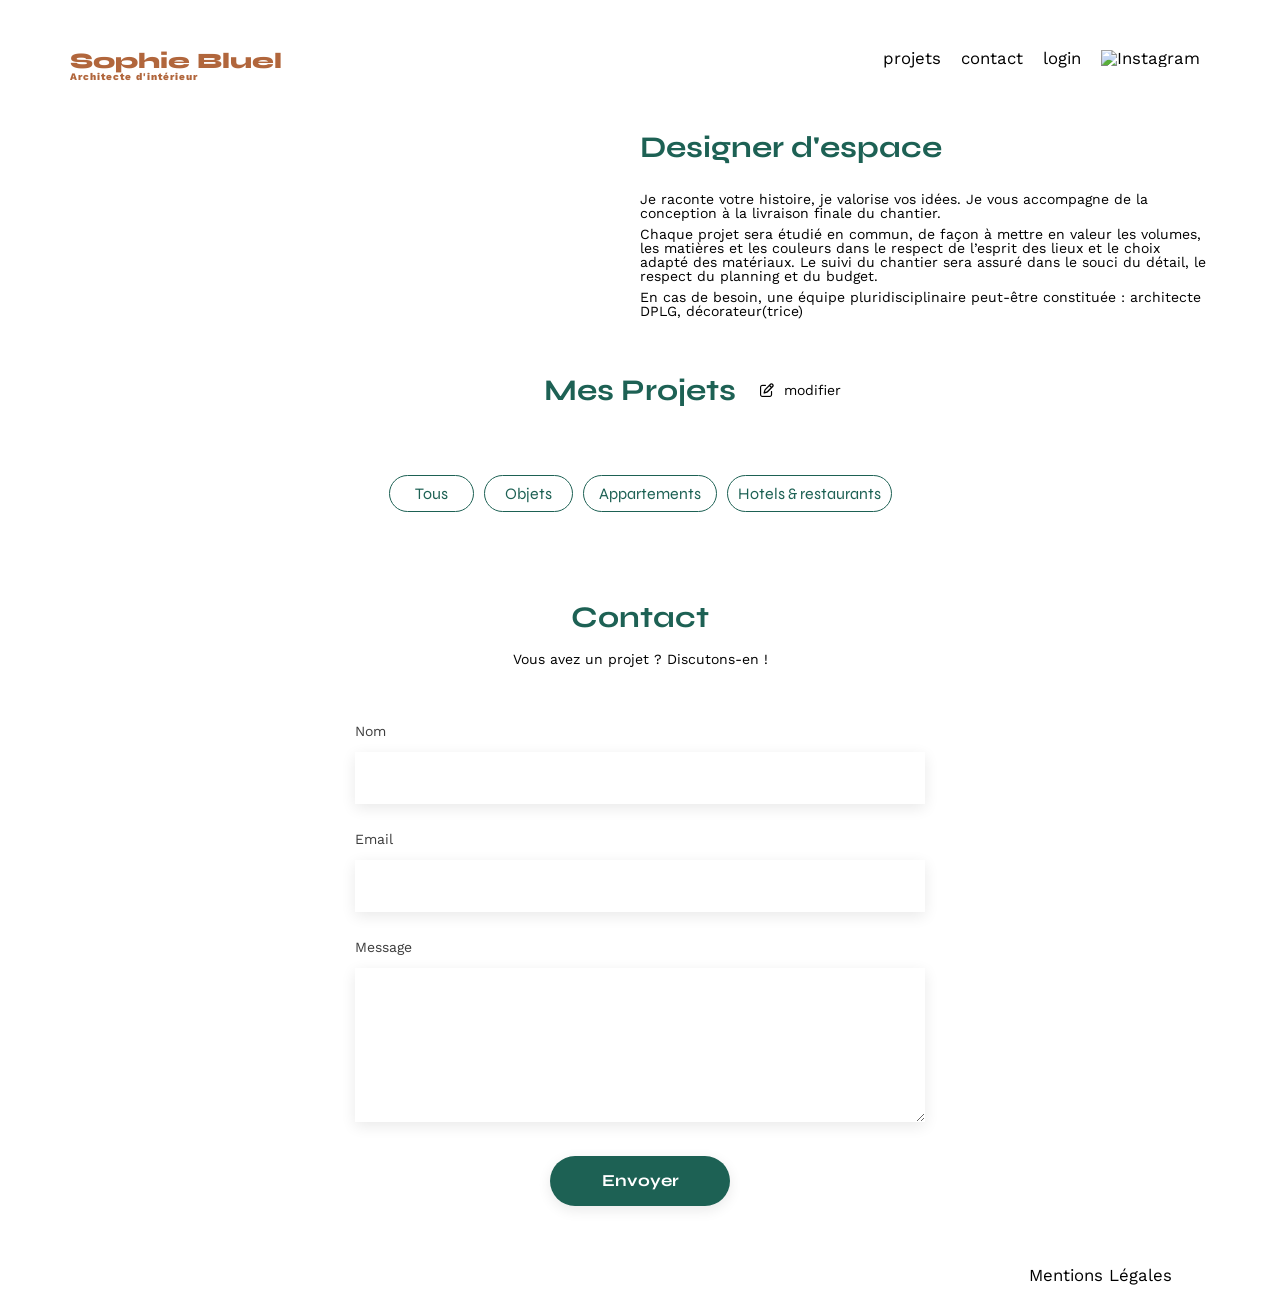
==== FrontEnd/index.html @ 56ea203a "Ajout du CSS + JS pour la modale galerie photo" ====
<!DOCTYPE html>
<html lang="fr">
<head>
	<meta charset="UTF-8">
	<title>Sophie Bluel - Architecte d'intérieur</title>
	<meta name="viewport" content="width=device-width, initial-scale=1.0">
	<link rel="preconnect" href="https://fonts.googleapis.com">
	<link rel="preconnect" href="https://fonts.gstatic.com" crossorigin>
	<link href="https://fonts.googleapis.com/css2?family=Syne:wght@700;800&family=Work+Sans&display=swap" rel="stylesheet">
	<meta name="description" content="">
	<link rel="stylesheet" href="./assets/style.css">
	<link rel="stylesheet" href="https://cdnjs.cloudflare.com/ajax/libs/font-awesome/6.2.1/css/all.min.css"
		integrity="sha512-MV7K8+y+gLIBoVD59lQIYicR65iaqukzvf/nwasF0nqhPay5w/9lJmVM2hMDcnK1OnMGCdVK+iQrJ7lzPJQd1w=="
		crossorigin="anonymous" referrerpolicy="no-referrer" />
</head>
<body>
<header>
	<h1>Sophie Bluel <span>Architecte d'intérieur</span></h1>
	<nav>
		<ul>
			<li>projets</li>
			<li>contact</li>
			<li><a href="connexion.html" class="login">login</a></li>
			<li><img src="./assets/icons/instagram.png" alt="Instagram"></li>
		</ul>
	</nav>
</header>
<main>
	<section id="introduction">
		<figure>
			<img src="./assets/images/sophie-bluel.png" alt="">
		</figure>
		<article>
			<h2>Designer d'espace</h2>
			<p>Je raconte votre histoire, je valorise vos idées. Je vous accompagne de la conception à la livraison finale du chantier.</p>
			<p>Chaque projet sera étudié en commun, de façon à mettre en valeur les volumes, les matières et les couleurs dans le respect de l’esprit des lieux et le choix adapté des matériaux. Le suivi du chantier sera assuré dans le souci du détail, le respect du planning et du budget.</p>
			<p>En cas de besoin, une équipe pluridisciplinaire peut-être constituée : architecte DPLG, décorateur(trice)</p>
		</article>
	</section>
	<section id="portfolio">
		<div class="projets">
			<h2>Mes Projets</h2>
			<button class="btn-modifier">
			<i class="fa-regular fa-pen-to-square"></i>modifier</button>
		</div>
		<div class="filtres">
			<button class="btn-tous">Tous</button>
			<button class="btn-objets">Objets</button>
			<button class="btn-appartements">Appartements</button>
			<button class="btn-hotelsRestaurants">Hotels & restaurants</button>
		</div>
		<div class="gallery">
			<!-- Contenu dynamique avec script.js -->
		</div>
	</section>
	<section id="contact">
		<h2>Contact</h2>
		<p>Vous avez un projet ? Discutons-en !</p>
		<form action="#" method="post">
			<label for="name">Nom</label>
			<input type="text" name="name" id="name">
			<label for="email">Email</label>
			<input type="email" name="email" id="email">
			<label for="message">Message</label>
			<textarea name="message" id="message" cols="30" rows="10"></textarea>
			<input type="submit" value="Envoyer">
		</form>
	</section>
</main>

<footer>
	<nav>
		<ul>
			<li>Mentions Légales</li>
		</ul>
	</nav>
</footer>
	<div class="modal-container" id="modal-container">
    	<div class="modal" id="modal">
      		<button class="close-btn" id="closeModal">&times;</button>
      		<h2>Galerie photo</h2>
			<div class="gallery-modal"></div>
			<div class="barre"></div>
			<button class="add-photo-btn">Ajouter une photo</button>
    	</div>
  	</div>
<script src="script.js"></script>
<script src="login.js"></script>
</body>
</html>
---- FrontEnd/assets/style.css ----
/* http://meyerweb.com/eric/tools/css/reset/
   v2.0 | 20110126
   License: none (public domain)
*/

html, body, div, span, applet, object, iframe,
h1, h2, h3, h4, h5, h6, p, blockquote, pre,
a, abbr, acronym, address, big, cite, code,
del, dfn, em, img, ins, kbd, q, s, samp,
small, strike, strong, sub, sup, tt, var,
b, u, i, center,
dl, dt, dd, ol, ul, li,
fieldset, form, label, legend,
table, caption, tbody, tfoot, thead, tr, th, td,
article, aside, canvas, details, embed,
figure, figcaption, footer, header, hgroup,
menu, nav, output, ruby, section, summary,
time, mark, audio, video {
	margin: 0;
	padding: 0;
	border: 0;
	font-size: 100%;
	font: inherit;
	vertical-align: baseline;
}
/* HTML5 display-role reset for older browsers */
article, aside, details, figcaption, figure,
footer, header, hgroup, menu, nav, section {
	display: block;
}
body {
	line-height: 1;
}
ol, ul {
	list-style: none;
}
blockquote, q {
	quotes: none;
}
blockquote:before, blockquote:after,
q:before, q:after {
	content: '';
	content: none;
}
table {
	border-collapse: collapse;
	border-spacing: 0;
}
/** end reset css**/
body {
	max-width: 1140px;
	margin:auto;
	font-family: 'Work Sans' ;
	font-size: 14px;
}
header {
	display: flex;
	justify-content: space-between;
	margin: 50px 0
}
section {
	margin: 50px 0
}

h1{
	display: flex;
	flex-direction: column;
	font-family: 'Syne';
	font-size: 22px;
	font-weight: 800;
	color: #B1663C
}

h1 > span {
	font-family: 'Work Sans';
	font-size:10px;
	letter-spacing: 0.1em;
;
}

h2{
	font-family: 'Syne';
	font-weight: 700;
	font-size: 30px;
	color: #1D6154
}
nav ul {
	display: flex;
	align-items: center;
	list-style-type: none;

}
nav li {
	padding: 0 10px;
	font-size: 1.2em;
}

li:hover {
	color: #B1663C;
}
#introduction {
	display: flex;
	align-items: center;
}
#introduction figure {
	flex: 1
}
#introduction img {
	display: block;
	margin: auto;
	width: 80%;
}

#introduction article {
	flex: 1
}
#introduction h2 {
	margin-bottom: 1em;
}

#introduction p {
	margin-bottom: 0.5em;
}
#portfolio h2 {
	text-align: center;
	margin-bottom: 1em;
}
.gallery {
	width: 100%;
	display: grid;
	grid-template-columns: 1fr 1fr 1fr;
	grid-column-gap: 20px;
	grid-row-gap: 20px;
}

.gallery img {
	width: 100%;

}
#contact, .form {
	width: 50%;
	margin: auto;
}
#contact > * {
	text-align: center;

}
#contact h2{
	margin-bottom: 20px;
}
#contact form, form {
	text-align: left;
	margin-top:30px;
	display: flex;
	flex-direction: column;
}

#contact input, form input {
	height: 50px;
	font-size: 1.2em;
	border: none;
	box-shadow: 0px 4px 14px rgba(0, 0, 0, 0.09);
}
#contact label {
	margin: 2em 0 1em 0;
}
#contact textarea {
	border: none;
	box-shadow: 0px 4px 14px rgba(0, 0, 0, 0.09);
}

input[type="submit"]{
	font-family: 'Syne';
	font-weight: 700;
	color: white;
	background-color: #1D6154;
	margin : 2em auto ;
	width: 180px;
	text-align: center;
	border-radius: 60px ;
}

footer nav ul {
	display: flex;
	justify-content: flex-end;
	margin: 2em
}

.filtres {
	display: flex;
	gap: 10px;
	justify-content: center;
	margin-bottom: 40px;
}

.btn-tous, .btn-appartements, .btn-hotelsRestaurants, .btn-objets {
	font-family: 'Syne';
	font-size: 16px;
	color: #1D6154;
	background-color: white;
	border: 1px solid #1D6154;
	border-radius: 60px;
}

.btn-tous {
	padding: 8px 25px;
}

.btn-objets {
	padding: 8px 20px;
}

.btn-appartements {
	padding: 8px 15px;
}

.btn-hotelsRestaurants {
	padding: 8px 10px;
}

.btn-tous:hover, .btn-appartements:hover, .btn-hotelsRestaurants:hover, .btn-objets:hover {
	background-color: #1D6154;
	color: white;
}

.btn-tous.active, .btn-appartements.active, .btn-hotelsRestaurants.active, .btn-objets.active {
	background-color: #1D6154;
	color: white;
}

form label {
	margin: 2em 0 1em 0;
	color: #3d3d3d;
}

form a {
	color: #1D6154;
}

#logIn, #pwdForgot {
	text-align: center;
}

.login {
	text-decoration: none;
	color: #000000;
}

.projets {
	display: flex;
	justify-content: center;
	margin: 40px 0;
	position: relative;
}

.btn-modifier {
	align-items: center;
	gap: 10px;
	background-color: transparent;
	border: none;
	color: #000000;
	font-size: 14px;
	font-family: 'Work Sans';
	position: absolute;
	top: 10%;
	left: 60%;
	display: flex;
}

.btn-modifier:hover {
	font-weight: 700;
}

.modal-container {
	position: fixed;
	display: none;
	top: 0;
	left: 0;
	width: 100%;
	height: 100%;
	background-color: rgba(0, 0, 0, 0.3);
	border-radius: 10px;
}

.modal-container.show {
  display: flex;
}

.modal {
	position: relative;
	animation: animatetop 0.4s;
	margin: auto;
	background-color: #fff;
	padding: 1.5em;
	outline: 0;
	width: 600px;
	box-shadow: 0 4px 10px 0 rgba(0, 0, 0, 0.2), 0 4px 20px 0 rgba(0, 0, 0, 0.19);
	border-radius: 10px;
}

@keyframes animatetop {
	from {
		top: -300px;
		opacity: 0;
	}
	to {
		top: 0;
		opacity: 1;
	}
}

.modal h2 {
	text-align: center;
  	font-size: 26px;
  	font-weight: 400;
  	margin-bottom: 25px;
	font-family: 'Work Sans';
	color: #000000;
	padding-top: 25px;
}

.close-btn {
	position: absolute;
  	top: 5px;
  	right: 20px;
  	background: none;
  	border: none;
  	font-size: 22px;
  	cursor: pointer;
  	color: #333;
}

.add-photo-btn {
	display: block;
  	margin: 0 auto;
  	background-color: #1D6154;
  	color: white;
  	border: none;
  	border-radius: 60px;
  	padding: 10px 25px;
  	font-size: 14px;
  	font-family: 'Syne';
	width: 237px;
}

.gallery-modal img {
	width: 100%;
	height: 102px;
}

.gallery-modal {
	display: flex;
	flex-wrap: wrap;
	gap: 5px;
	padding: 10px 98px;
}

.delete-btn {
  	position: absolute;
  	top: 5px;
  	right: 5px;
  	background: rgba(0, 0, 0, 0.6);
  	border: none;
  	color: white;
  	border-radius: 4px;
  	padding: 5px;
  	font-size: 14px;
}

.barre {
	border: 1px solid #B3B3B3;
	margin: 50px;
}
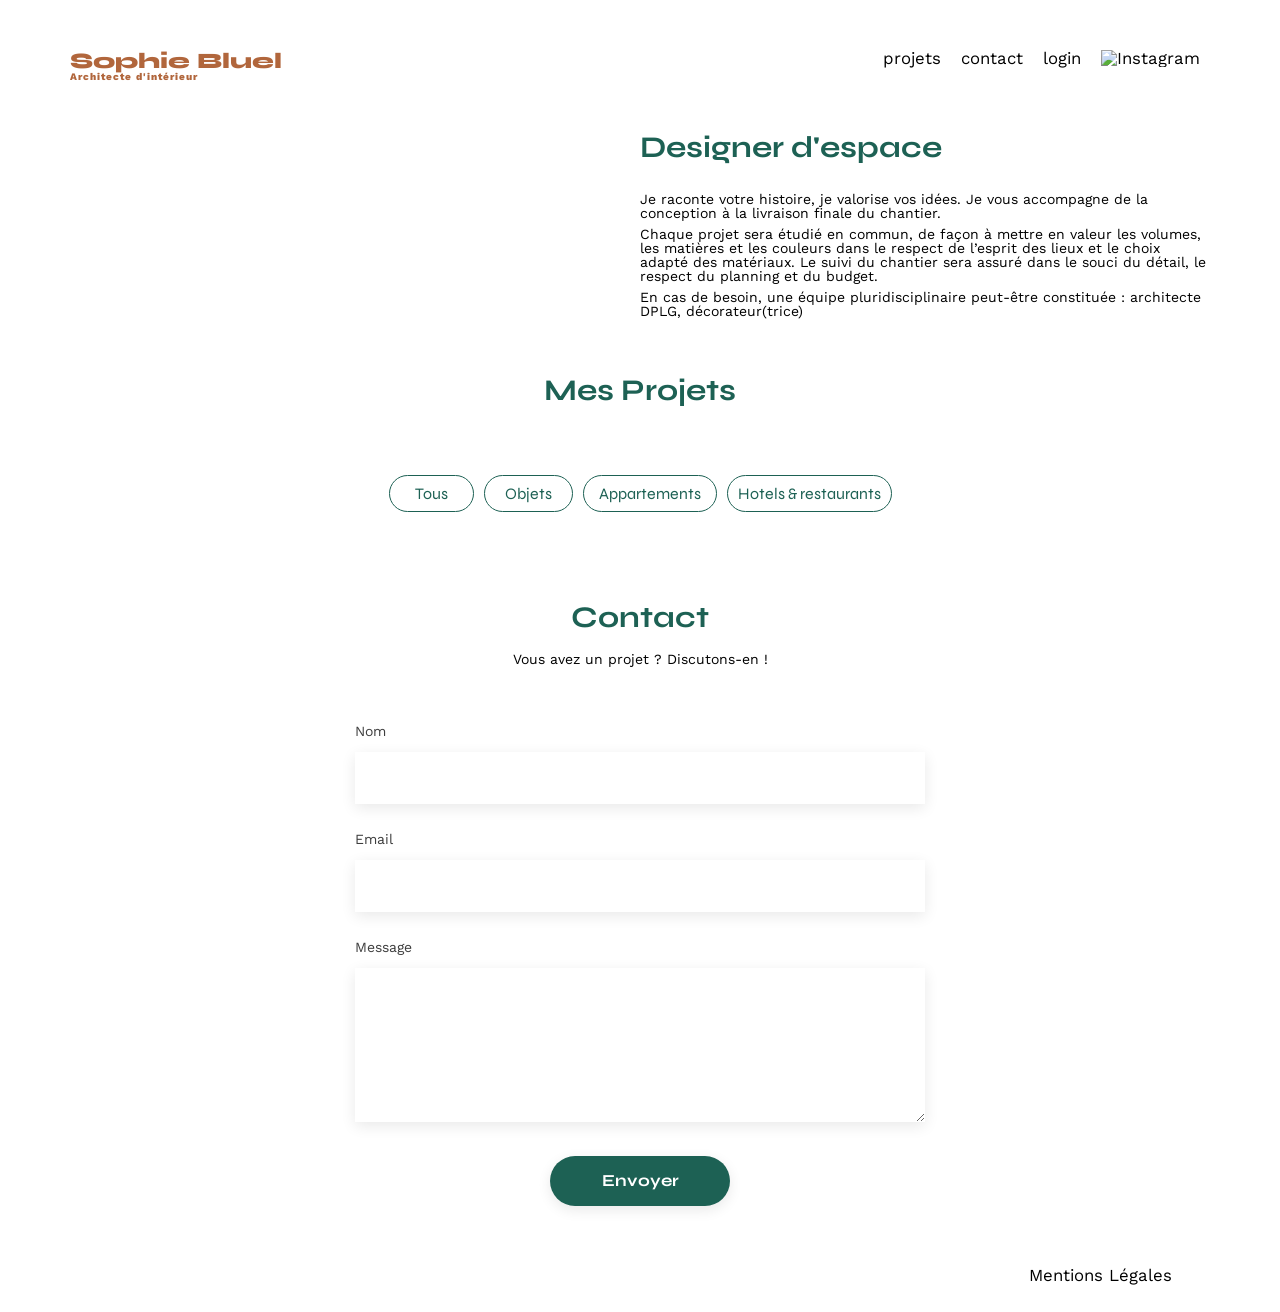
==== commit 4f678f35: "Modification du fetch + modification boutons modifier + modification script suppresions des travaux" ====
--- a/FrontEnd/index.html
+++ b/FrontEnd/index.html
@@ -85,6 +85,5 @@
     	</div>
   	</div>
 <script src="script.js"></script>
-<script src="login.js"></script>
 </body>
 </html>
--- a/FrontEnd/assets/style.css
+++ b/FrontEnd/assets/style.css
@@ -264,7 +264,8 @@
 	position: absolute;
 	top: 10%;
 	left: 60%;
-	display: flex;
+	display: none;
+	cursor: pointer;
 }
 
 .btn-modifier:hover {
@@ -365,9 +366,14 @@
   	border-radius: 4px;
   	padding: 5px;
   	font-size: 14px;
+	cursor: pointer;
 }
 
 .barre {
 	border: 1px solid #B3B3B3;
 	margin: 50px;
+}
+
+.gallery-modal figure {
+	position: relative;
 }
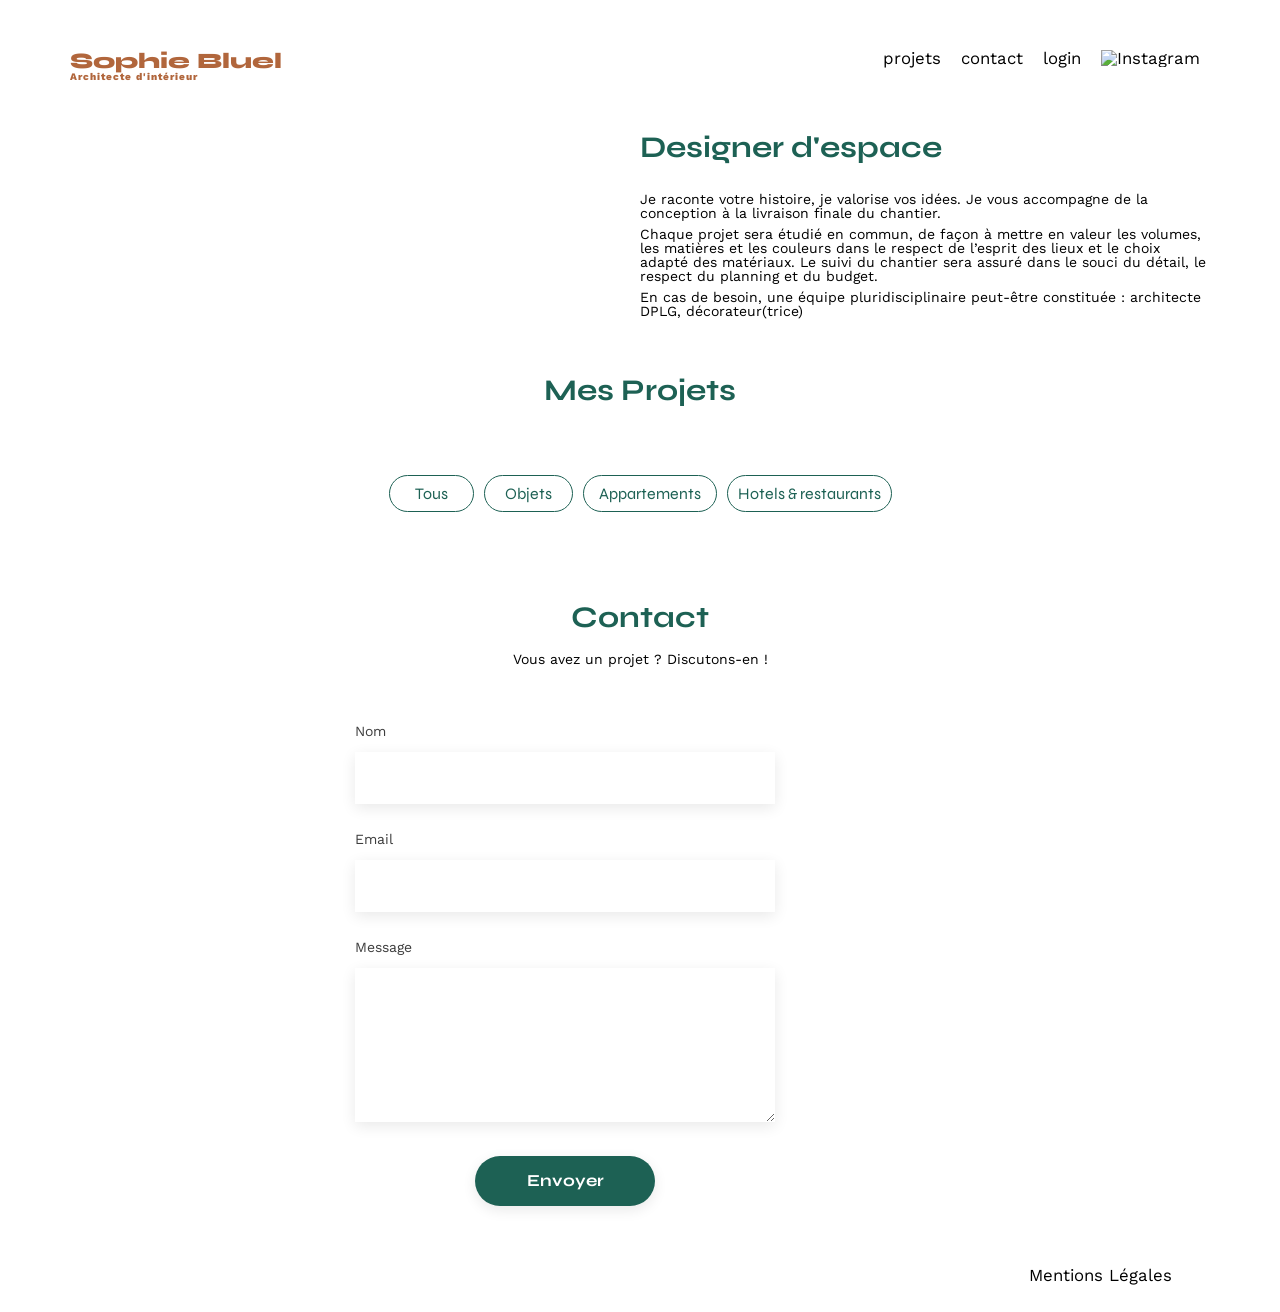
==== commit b329b81f: "Modification CSS taille input type=text" ====
--- a/FrontEnd/index.html
+++ b/FrontEnd/index.html
@@ -84,6 +84,27 @@
 			<button class="add-photo-btn">Ajouter une photo</button>
     	</div>
   	</div>
+	<div class="modal-container-ajout" id="modal-container-ajout">
+    	<div class="modal-ajout" id="modal-ajout">
+			<button class="back-btn" id="backModal"><i class="fa-solid fa-arrow-left"></i></button>
+      		<button class="close-btn-ajout" id="closeModalAjout">&times;</button>
+			<h2>Ajout photo</h2>
+			<div class="add-form">
+				<form id="addForm">
+					<label for="file">+ Ajouter photo</label>
+					<input type="file" id="file">
+					<label for="title">Titre</label>
+					<input type="text" name="title" id="title">
+					<label for="category">Catégorie</label>
+					<select name="category" id="category">
+						<option value="" selected></option>
+					</select>
+				</form>
+			</div>
+			<div class="barre"></div>
+			<button class="valider">Valider</button>
+    	</div>
+  	</div>
 <script src="script.js"></script>
 </body>
 </html>
--- a/FrontEnd/assets/style.css
+++ b/FrontEnd/assets/style.css
@@ -153,9 +153,11 @@
 	margin-top:30px;
 	display: flex;
 	flex-direction: column;
-}
-
-#contact input, form input {
+	width: 100%;
+	max-width: 420px;
+}
+
+#contact input, form input, form select {
 	height: 50px;
 	font-size: 1.2em;
 	border: none;
@@ -310,7 +312,7 @@
 	}
 }
 
-.modal h2 {
+.modal h2, .modal-ajout h2 {
 	text-align: center;
   	font-size: 26px;
   	font-weight: 400;
@@ -320,7 +322,7 @@
 	padding-top: 25px;
 }
 
-.close-btn {
+.close-btn, .close-btn-ajout {
 	position: absolute;
   	top: 5px;
   	right: 20px;
@@ -376,4 +378,75 @@
 
 .gallery-modal figure {
 	position: relative;
+}
+
+.modal-container-ajout {
+	position: fixed;
+	display: none;
+	top: 0;
+	left: 0;
+	width: 100%;
+	height: 100%;
+	background-color: rgba(0, 0, 0, 0.3);
+	border-radius: 10px;
+	justify-content: center;
+	align-items: center;
+}
+
+.modal-container-ajout.show {
+  display: flex;
+}
+
+.modal-ajout {
+	position: relative;
+	animation: animatetop 0.4s;
+	margin: auto;
+	background-color: #fff;
+	padding: 1.5em;
+	outline: 0;
+	width: 630px;
+	box-shadow: 0 4px 10px 0 rgba(0, 0, 0, 0.2), 0 4px 20px 0 rgba(0, 0, 0, 0.19);
+	border-radius: 10px;
+}
+
+@keyframes animatetop {
+	from {
+		top: -300px;
+		opacity: 0;
+	}
+	to {
+		top: 0;
+		opacity: 1;
+	}
+}
+
+.valider {
+	display: block;
+  	margin: 0 auto;
+  	background-color: #1D6154;
+  	color: white;
+  	border: none;
+  	border-radius: 60px;
+  	padding: 10px 25px;
+  	font-size: 14px;
+  	font-family: 'Syne';
+	width: 237px;
+}
+
+.back-btn {
+	position: absolute;
+  	top: 10px;
+  	left: 20px;
+  	background: none;
+  	border: none;
+  	font-size: 17px;
+  	cursor: pointer;
+  	color: #333;
+	width: 21px;
+}
+
+.add-form {
+  	display: flex;
+  	flex-direction: column;
+  	align-items: center;
 }
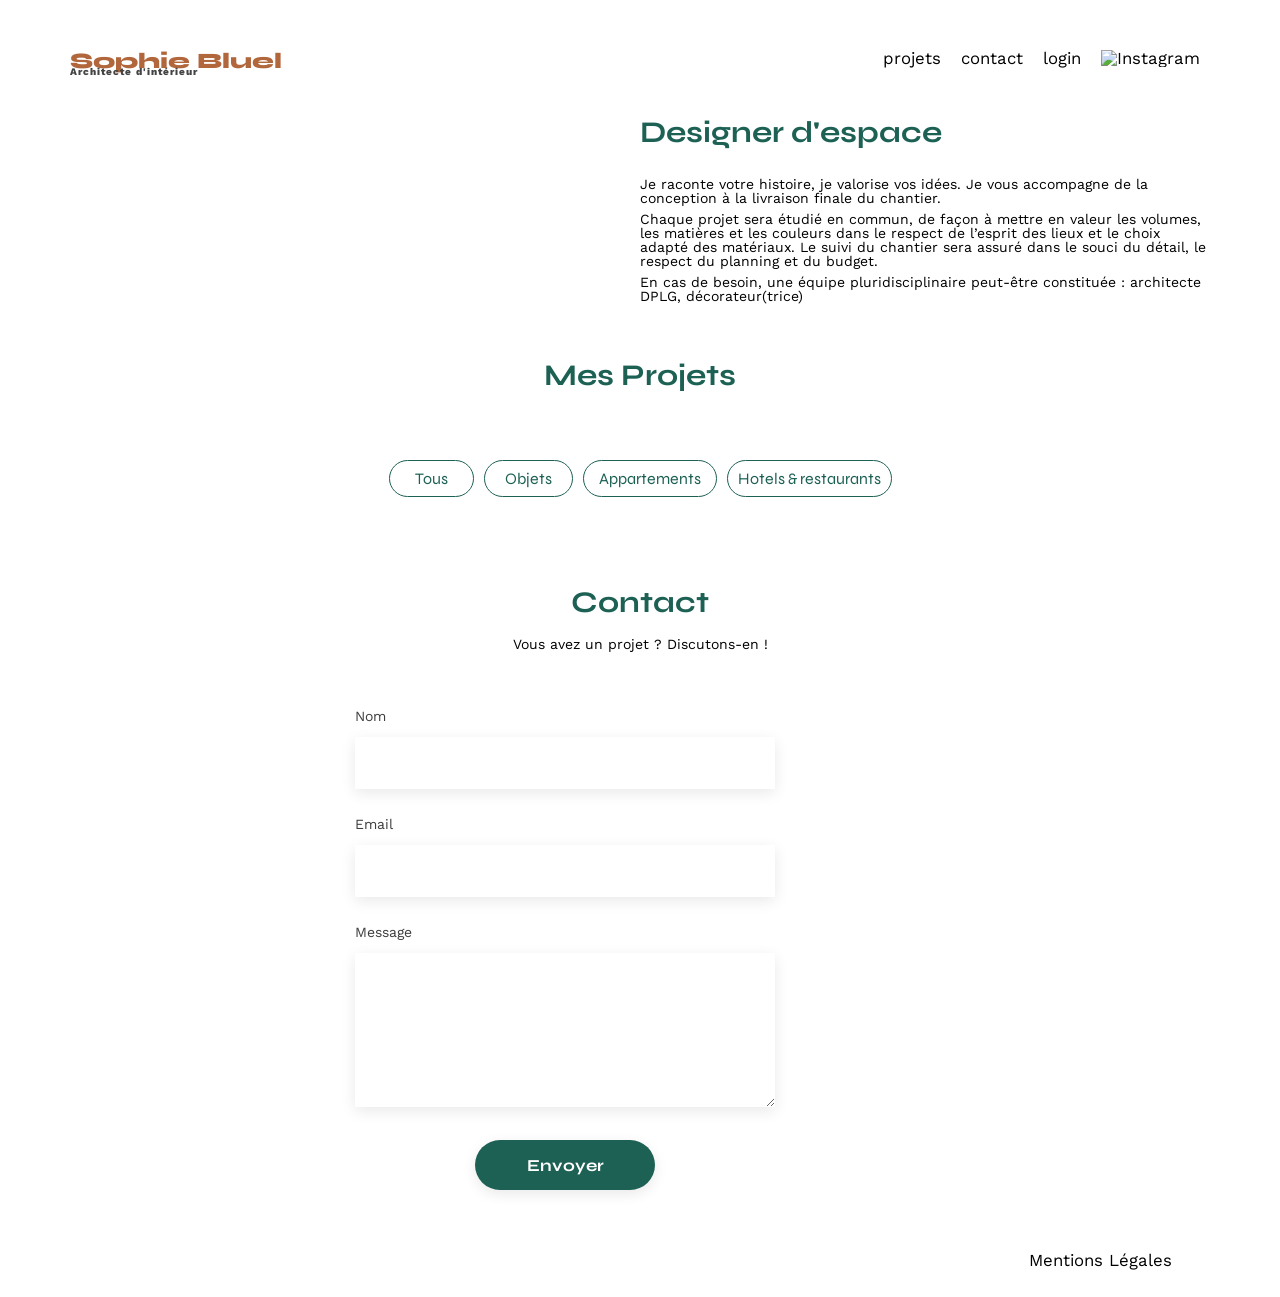
==== commit 4c8c5312: "Modification de la modale Ajout photo + ajout du script de validation du formulaire et de prévisuali" ====
--- a/FrontEnd/index.html
+++ b/FrontEnd/index.html
@@ -91,18 +91,33 @@
 			<h2>Ajout photo</h2>
 			<div class="add-form">
 				<form id="addForm">
-					<label for="file">+ Ajouter photo</label>
-					<input type="file" id="file">
+					<div class="file-container">
+						<svg
+                                xmlns="http://www.w3.org/2000/svg"
+                                width="76"
+                                height="76"
+                                viewBox="0 0 76 76"
+                                fill="none"
+                            >
+                                <path
+                                    d="M63.5517 15.8879C64.7228 15.8879 65.681 16.8461 65.681 18.0172V60.5768L65.0156 59.7118L46.9165 36.2894C46.3176 35.5042 45.3727 35.0517 44.3879 35.0517C43.4031 35.0517 42.4715 35.5042 41.8594 36.2894L30.8136 50.5824L26.7546 44.8998C26.1557 44.0614 25.1975 43.569 24.1595 43.569C23.1214 43.569 22.1632 44.0614 21.5644 44.9131L10.9178 59.8183L10.319 60.6434V60.6034V18.0172C10.319 16.8461 11.2772 15.8879 12.4483 15.8879H63.5517ZM12.4483 9.5C7.75048 9.5 3.93103 13.3195 3.93103 18.0172V60.6034C3.93103 65.3012 7.75048 69.1207 12.4483 69.1207H63.5517C68.2495 69.1207 72.069 65.3012 72.069 60.6034V18.0172C72.069 13.3195 68.2495 9.5 63.5517 9.5H12.4483ZM23.0948 35.0517C23.9337 35.0517 24.7644 34.8865 25.5394 34.5655C26.3144 34.2444 27.0186 33.7739 27.6118 33.1807C28.2049 32.5876 28.6755 31.8834 28.9965 31.1083C29.3175 30.3333 29.4828 29.5027 29.4828 28.6638C29.4828 27.8249 29.3175 26.9943 28.9965 26.2192C28.6755 25.4442 28.2049 24.74 27.6118 24.1468C27.0186 23.5537 26.3144 23.0831 25.5394 22.7621C24.7644 22.4411 23.9337 22.2759 23.0948 22.2759C22.2559 22.2759 21.4253 22.4411 20.6503 22.7621C19.8752 23.0831 19.171 23.5537 18.5779 24.1468C17.9847 24.74 17.5142 25.4442 17.1931 26.2192C16.8721 26.9943 16.7069 27.8249 16.7069 28.6638C16.7069 29.5027 16.8721 30.3333 17.1931 31.1083C17.5142 31.8834 17.9847 32.5876 18.5779 33.1807C19.171 33.7739 19.8752 34.2444 20.6503 34.5655C21.4253 34.8865 22.2559 35.0517 23.0948 35.0517Z"
+                                    fill="#B9C5CC"
+                                />
+                            </svg>
+						<label for="file" id="label-file">+ Ajouter photo</label>
+						<span>jpg, png : 4mo max</span>
+						<input type="file" id="file">
+					</div>
 					<label for="title">Titre</label>
 					<input type="text" name="title" id="title">
 					<label for="category">Catégorie</label>
 					<select name="category" id="category">
 						<option value="" selected></option>
 					</select>
+					<div class="barre"></div>
+					<button class="valider" id="submit" disabled>Valider</button>
 				</form>
 			</div>
-			<div class="barre"></div>
-			<button class="valider">Valider</button>
     	</div>
   	</div>
 <script src="script.js"></script>
--- a/FrontEnd/assets/style.css
+++ b/FrontEnd/assets/style.css
@@ -333,7 +333,7 @@
   	color: #333;
 }
 
-.add-photo-btn {
+.add-photo-btn, .valider {
 	display: block;
   	margin: 0 auto;
   	background-color: #1D6154;
@@ -344,6 +344,7 @@
   	font-size: 14px;
   	font-family: 'Syne';
 	width: 237px;
+	cursor: pointer;
 }
 
 .gallery-modal img {
@@ -420,19 +421,6 @@
 	}
 }
 
-.valider {
-	display: block;
-  	margin: 0 auto;
-  	background-color: #1D6154;
-  	color: white;
-  	border: none;
-  	border-radius: 60px;
-  	padding: 10px 25px;
-  	font-size: 14px;
-  	font-family: 'Syne';
-	width: 237px;
-}
-
 .back-btn {
 	position: absolute;
   	top: 10px;
@@ -449,4 +437,50 @@
   	display: flex;
   	flex-direction: column;
   	align-items: center;
+}
+
+#file {
+	visibility: hidden;
+}
+
+.file-container {
+    display: flex;
+    flex-direction: column;
+    align-items: center;
+    background-color: #E8F1F6;
+	border-radius: 3px;
+}
+
+#label-file {
+    background-color: #CBD6DC;
+    border-radius: 50px;
+    padding: 11px 33px;
+    color: #306685;
+}
+
+span {
+    color: #444444;
+    font-size: 10px;
+    margin-bottom: -30px;
+    margin-top: -5px;
+}
+
+svg {
+	margin-bottom: -20px;
+	margin-top: 10px;
+}
+
+button:disabled {
+  	cursor: not-allowed;
+  	pointer-events: none;
+	background-color: #A7A7A7;
+	color: #FFFFFF;
+}
+
+.preview-image {
+  	width: 130px;
+  	height: auto;
+  	margin: 15px 0;
+  	border-radius: 4px;
+  	object-fit: cover;
 }
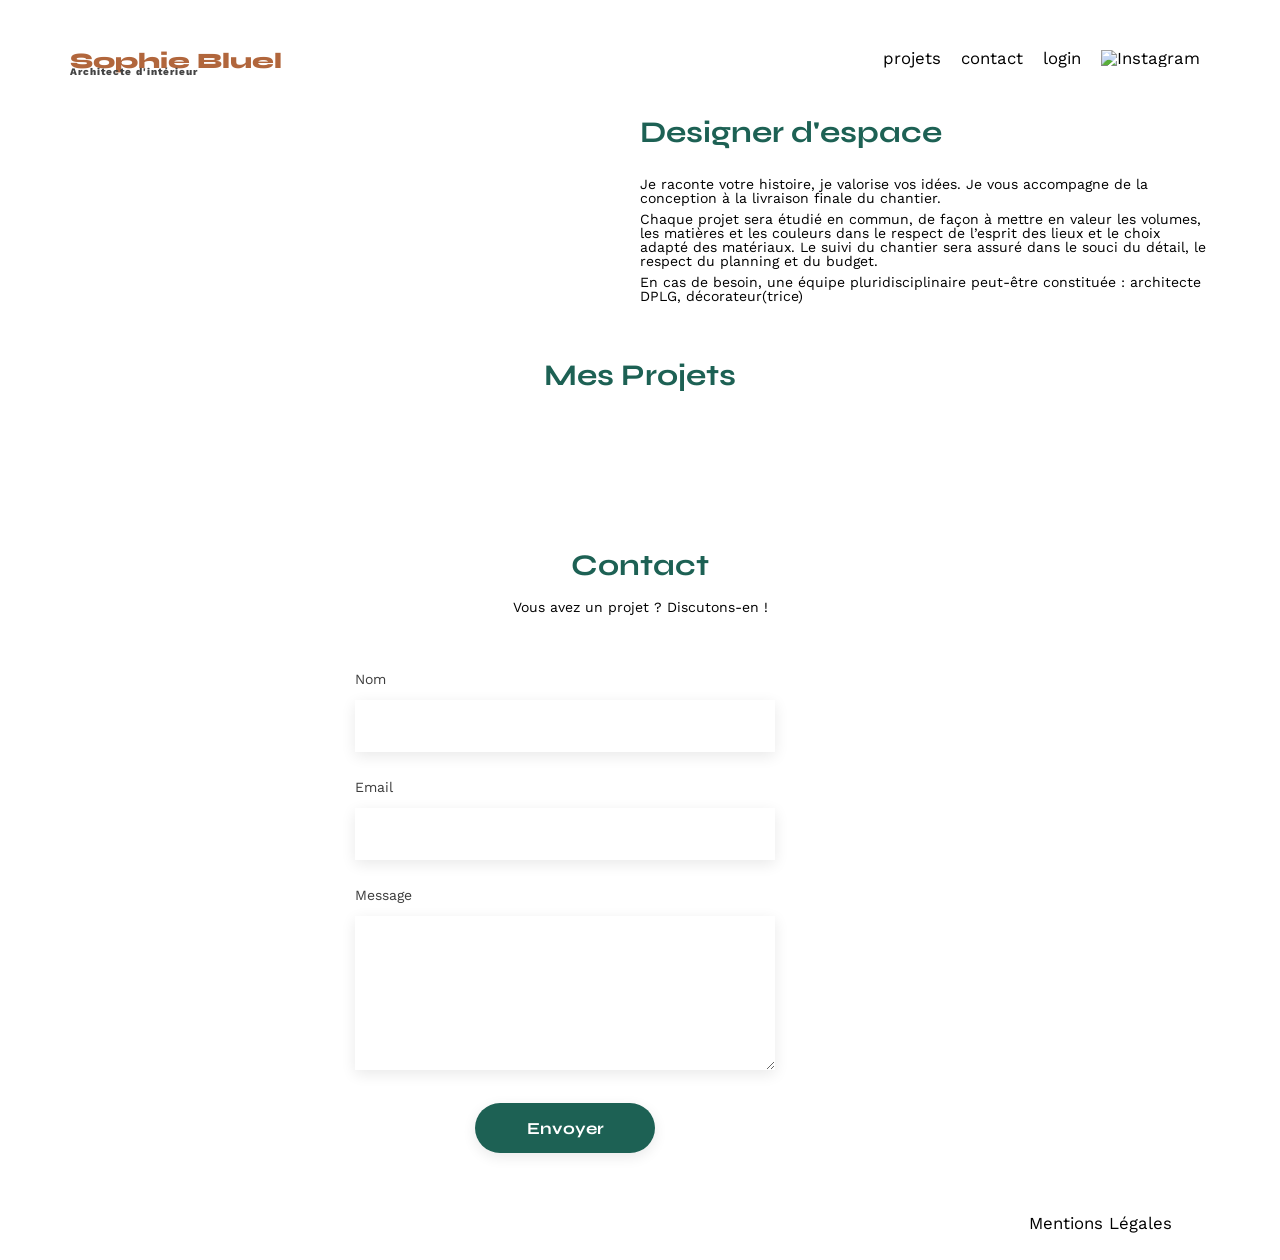
==== commit edf3198d: "Script de récupération des catégories + filtres" ====
--- a/FrontEnd/index.html
+++ b/FrontEnd/index.html
@@ -14,6 +14,10 @@
 		crossorigin="anonymous" referrerpolicy="no-referrer" />
 </head>
 <body>
+	<div class="edition">
+		<i class="fa-regular fa-pen-to-square"></i>
+		<p>Mode édition</p>
+	</div>
 <header>
 	<h1>Sophie Bluel <span>Architecte d'intérieur</span></h1>
 	<nav>
@@ -44,10 +48,7 @@
 			<i class="fa-regular fa-pen-to-square"></i>modifier</button>
 		</div>
 		<div class="filtres">
-			<button class="btn-tous">Tous</button>
-			<button class="btn-objets">Objets</button>
-			<button class="btn-appartements">Appartements</button>
-			<button class="btn-hotelsRestaurants">Hotels & restaurants</button>
+			<!-- Contenu dynamique avec script.js -->
 		</div>
 		<div class="gallery">
 			<!-- Contenu dynamique avec script.js -->
--- a/FrontEnd/assets/style.css
+++ b/FrontEnd/assets/style.css
@@ -195,37 +195,23 @@
 	margin-bottom: 40px;
 }
 
-.btn-tous, .btn-appartements, .btn-hotelsRestaurants, .btn-objets {
+.btn-filter {
 	font-family: 'Syne';
 	font-size: 16px;
 	color: #1D6154;
 	background-color: white;
 	border: 1px solid #1D6154;
 	border-radius: 60px;
-}
-
-.btn-tous {
-	padding: 8px 25px;
-}
-
-.btn-objets {
-	padding: 8px 20px;
-}
-
-.btn-appartements {
-	padding: 8px 15px;
-}
-
-.btn-hotelsRestaurants {
-	padding: 8px 10px;
-}
-
-.btn-tous:hover, .btn-appartements:hover, .btn-hotelsRestaurants:hover, .btn-objets:hover {
+	cursor: pointer;
+	padding : 8px 20px;
+}
+
+.btn-filter:hover {
 	background-color: #1D6154;
 	color: white;
 }
 
-.btn-tous.active, .btn-appartements.active, .btn-hotelsRestaurants.active, .btn-objets.active {
+.btn-filter.active {
 	background-color: #1D6154;
 	color: white;
 }
@@ -483,4 +469,13 @@
   	margin: 15px 0;
   	border-radius: 4px;
   	object-fit: cover;
+}
+
+.edition {
+    background-color: #000000;
+    color: #FFFFFF;
+    display: none;
+    justify-content: center;
+    gap: 10px;
+    padding: 20px;
 }
